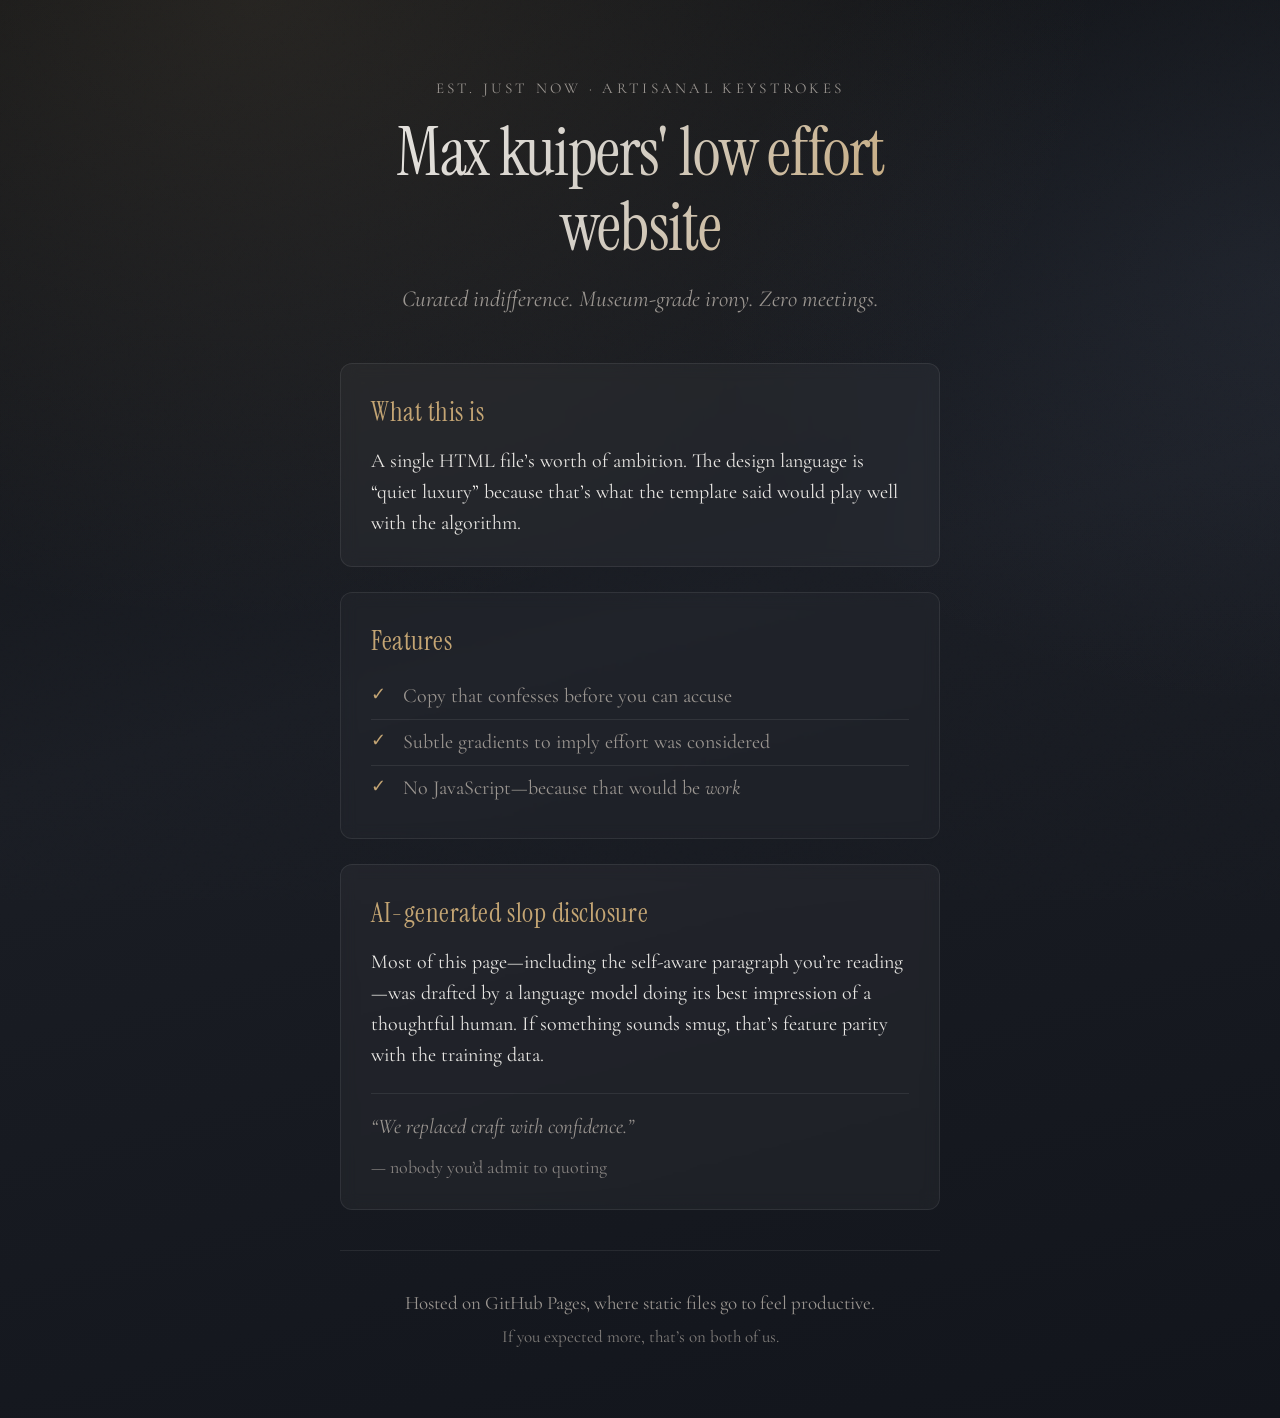
==== index.html @ 83874ac0 "Initial site: static HTML + styles for GitHub Pages Made-with: Cursor" ====
<!DOCTYPE html>
<html lang="en">
<head>
  <meta charset="utf-8">
  <meta name="viewport" content="width=device-width, initial-scale=1">
  <title>Max kuipers' low effort website</title>
  <link rel="preconnect" href="https://fonts.googleapis.com">
  <link rel="preconnect" href="https://fonts.gstatic.com" crossorigin>
  <link href="https://fonts.googleapis.com/css2?family=Cormorant+Garamond:ital,wght@0,400;0,600;1,400&family=Instrument+Serif:ital@0;1&display=swap" rel="stylesheet">
  <link rel="stylesheet" href="styles.css">
</head>
<body>
  <div class="noise" aria-hidden="true"></div>
  <main class="wrap">
    <header class="hero">
      <p class="eyebrow">Est. just now · Artisanal keystrokes</p>
      <h1>Max kuipers' low effort website</h1>
      <p class="tagline">Curated indifference. Museum-grade irony. Zero meetings.</p>
    </header>

    <section class="card">
      <h2>What this is</h2>
      <p>
        A single HTML file’s worth of ambition. The design language is “quiet luxury”
        because that’s what the template said would play well with the algorithm.
      </p>
    </section>

    <section class="card card-muted">
      <h2>Features</h2>
      <ul class="features">
        <li><span class="check">✓</span> Copy that confesses before you can accuse</li>
        <li><span class="check">✓</span> Subtle gradients to imply effort was considered</li>
        <li><span class="check">✓</span> No JavaScript—because that would be <em>work</em></li>
      </ul>
    </section>

    <section class="card">
      <h2>AI-generated slop disclosure</h2>
      <p>
        Most of this page—including the self-aware paragraph you’re reading—was
        drafted by a language model doing its best impression of a thoughtful human.
        If something sounds smug, that’s feature parity with the training data.
      </p>
      <blockquote>
        “We replaced craft with confidence.”
        <cite>— nobody you’d admit to quoting</cite>
      </blockquote>
    </section>

    <footer class="foot">
      <p>Hosted on GitHub Pages, where static files go to feel productive.</p>
      <p class="small">If you expected more, that’s on both of us.</p>
    </footer>
  </main>
</body>
</html>
---- styles.css ----
:root {
  --bg0: #0f1114;
  --bg1: #1a1d24;
  --ink: #e8e6e3;
  --muted: #9a9590;
  --accent: #c4a574;
  --card: rgba(255, 255, 255, 0.04);
  --border: rgba(255, 255, 255, 0.08);
  --font-display: "Instrument Serif", Georgia, serif;
  --font-body: "Cormorant Garamond", "Times New Roman", serif;
}

*,
*::before,
*::after {
  box-sizing: border-box;
}

html {
  font-size: clamp(17px, 2.2vw, 20px);
}

body {
  margin: 0;
  min-height: 100vh;
  color: var(--ink);
  font-family: var(--font-body);
  font-weight: 400;
  line-height: 1.55;
  background:
    radial-gradient(120% 80% at 20% 0%, rgba(196, 165, 116, 0.12), transparent 55%),
    radial-gradient(90% 60% at 100% 20%, rgba(120, 140, 180, 0.08), transparent 50%),
    linear-gradient(165deg, var(--bg0), var(--bg1) 45%, #12151c);
}

.noise {
  pointer-events: none;
  position: fixed;
  inset: 0;
  opacity: 0.04;
  background-image: url("data:image/svg+xml,%3Csvg viewBox='0 0 256 256' xmlns='http://www.w3.org/2000/svg'%3E%3Cfilter id='n'%3E%3CfeTurbulence type='fractalNoise' baseFrequency='0.9' numOctaves='4' stitchTiles='stitch'/%3E%3C/filter%3E%3Crect width='100%25' height='100%25' filter='url(%23n)'/%3E%3C/svg%3E");
  mix-blend-mode: overlay;
}

.wrap {
  position: relative;
  max-width: 34rem;
  margin: 0 auto;
  padding: clamp(2rem, 6vw, 4rem) clamp(1.25rem, 5vw, 2rem) 3rem;
}

.hero {
  margin-bottom: 2.25rem;
  text-align: center;
}

.eyebrow {
  margin: 0 0 0.75rem;
  font-size: 0.75rem;
  letter-spacing: 0.22em;
  text-transform: uppercase;
  color: var(--muted);
}

h1 {
  margin: 0 0 0.85rem;
  font-family: var(--font-display);
  font-size: clamp(2.35rem, 7vw, 3.35rem);
  font-weight: 400;
  line-height: 1.12;
  letter-spacing: -0.02em;
  background: linear-gradient(120deg, var(--ink) 0%, #d4cfc7 45%, var(--accent) 95%);
  -webkit-background-clip: text;
  background-clip: text;
  color: transparent;
}

.tagline {
  margin: 0;
  font-size: 1.15rem;
  font-style: italic;
  color: var(--muted);
}

h2 {
  margin: 0 0 0.65rem;
  font-family: var(--font-display);
  font-size: 1.35rem;
  font-weight: 400;
  color: var(--accent);
  letter-spacing: 0.02em;
}

.card {
  margin-bottom: 1.25rem;
  padding: 1.35rem 1.5rem;
  background: var(--card);
  border: 1px solid var(--border);
  border-radius: 12px;
  backdrop-filter: blur(8px);
}

.card-muted {
  background: rgba(255, 255, 255, 0.025);
}

.card p {
  margin: 0;
}

.card p + p {
  margin-top: 0.75rem;
}

.features {
  margin: 0;
  padding-left: 0;
  list-style: none;
}

.features li {
  position: relative;
  padding: 0.35rem 0 0.35rem 1.6rem;
  color: var(--muted);
}

.features li + li {
  border-top: 1px solid var(--border);
}

.check {
  position: absolute;
  left: 0;
  color: var(--accent);
  font-size: 0.9em;
}

blockquote {
  margin: 1.1rem 0 0;
  padding: 0.85rem 0 0;
  border-top: 1px solid var(--border);
  font-size: 1.05rem;
  font-style: italic;
  color: var(--muted);
}

cite {
  display: block;
  margin-top: 0.5rem;
  font-size: 0.9rem;
  font-style: normal;
  color: var(--muted);
  opacity: 0.85;
}

.foot {
  margin-top: 2rem;
  padding-top: 1.5rem;
  border-top: 1px solid var(--border);
  text-align: center;
  color: var(--muted);
  font-size: 0.95rem;
}

.foot p {
  margin: 0.35rem 0;
}

.small {
  font-size: 0.85rem;
  opacity: 0.8;
}
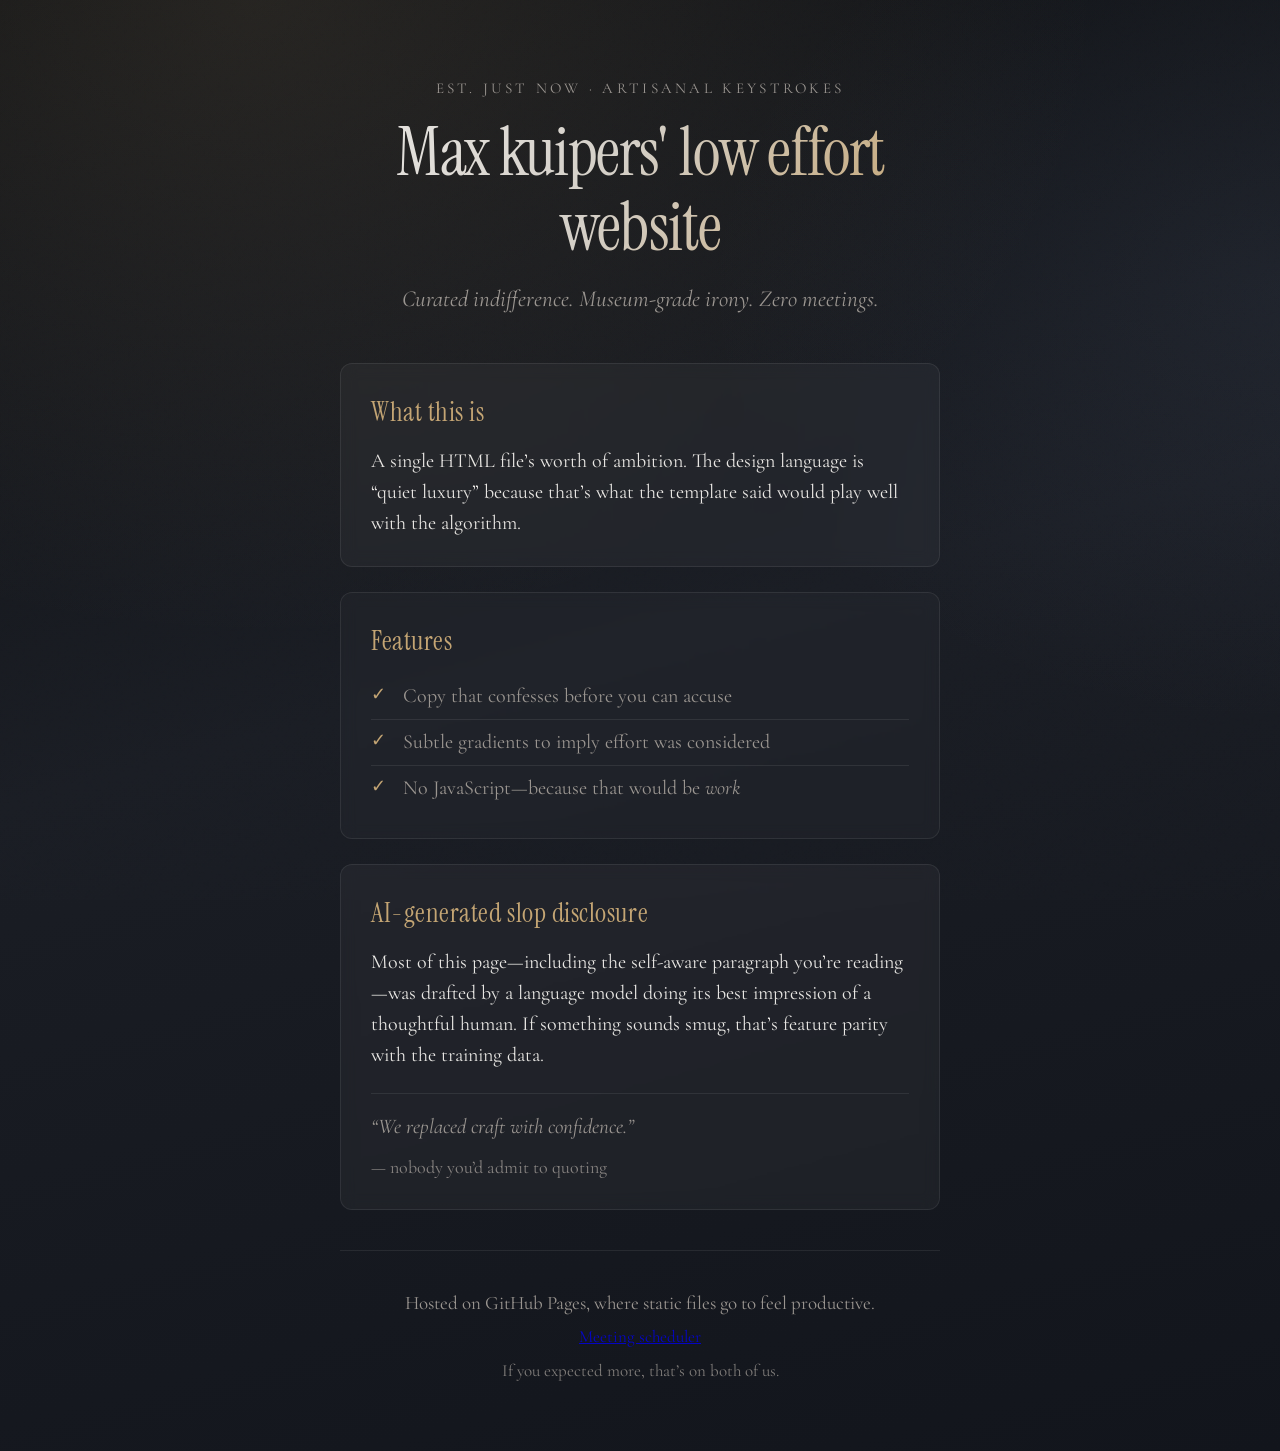
==== commit 0554e576: "Add /scheduler page embedding Fly.io meeting scheduler Made-with: Cursor" ====
--- a/index.html
+++ b/index.html
@@ -50,6 +50,7 @@
 
     <footer class="foot">
       <p>Hosted on GitHub Pages, where static files go to feel productive.</p>
+      <p class="small"><a href="/scheduler/">Meeting scheduler</a></p>
       <p class="small">If you expected more, that’s on both of us.</p>
     </footer>
   </main>
--- a/styles.css
+++ b/styles.css
@@ -170,3 +170,52 @@
   font-size: 0.85rem;
   opacity: 0.8;
 }
+
+/* /scheduler — embed Fly app (GitHub Pages cannot reverse-proxy) */
+.scheduler-shell {
+  display: flex;
+  flex-direction: column;
+  min-height: 100vh;
+  margin: 0;
+}
+
+.scheduler-bar {
+  position: relative;
+  z-index: 1;
+  flex-shrink: 0;
+  display: flex;
+  align-items: center;
+  justify-content: space-between;
+  gap: 1rem;
+  padding: 0.75rem clamp(1.25rem, 5vw, 2rem);
+  border-bottom: 1px solid var(--border);
+  background: rgba(15, 17, 20, 0.85);
+  backdrop-filter: blur(8px);
+  font-size: 0.95rem;
+}
+
+.scheduler-bar a {
+  color: var(--accent);
+  text-decoration: none;
+}
+
+.scheduler-bar a:hover {
+  text-decoration: underline;
+}
+
+.scheduler-frame {
+  flex: 1 1 auto;
+  width: 100%;
+  min-height: 0;
+  border: 0;
+  background: var(--bg0);
+}
+
+.scheduler-hint {
+  flex-shrink: 0;
+  margin: 0;
+  padding: 0.5rem clamp(1.25rem, 5vw, 2rem) 0.85rem;
+  text-align: center;
+  font-size: 0.8rem;
+  color: var(--muted);
+}
